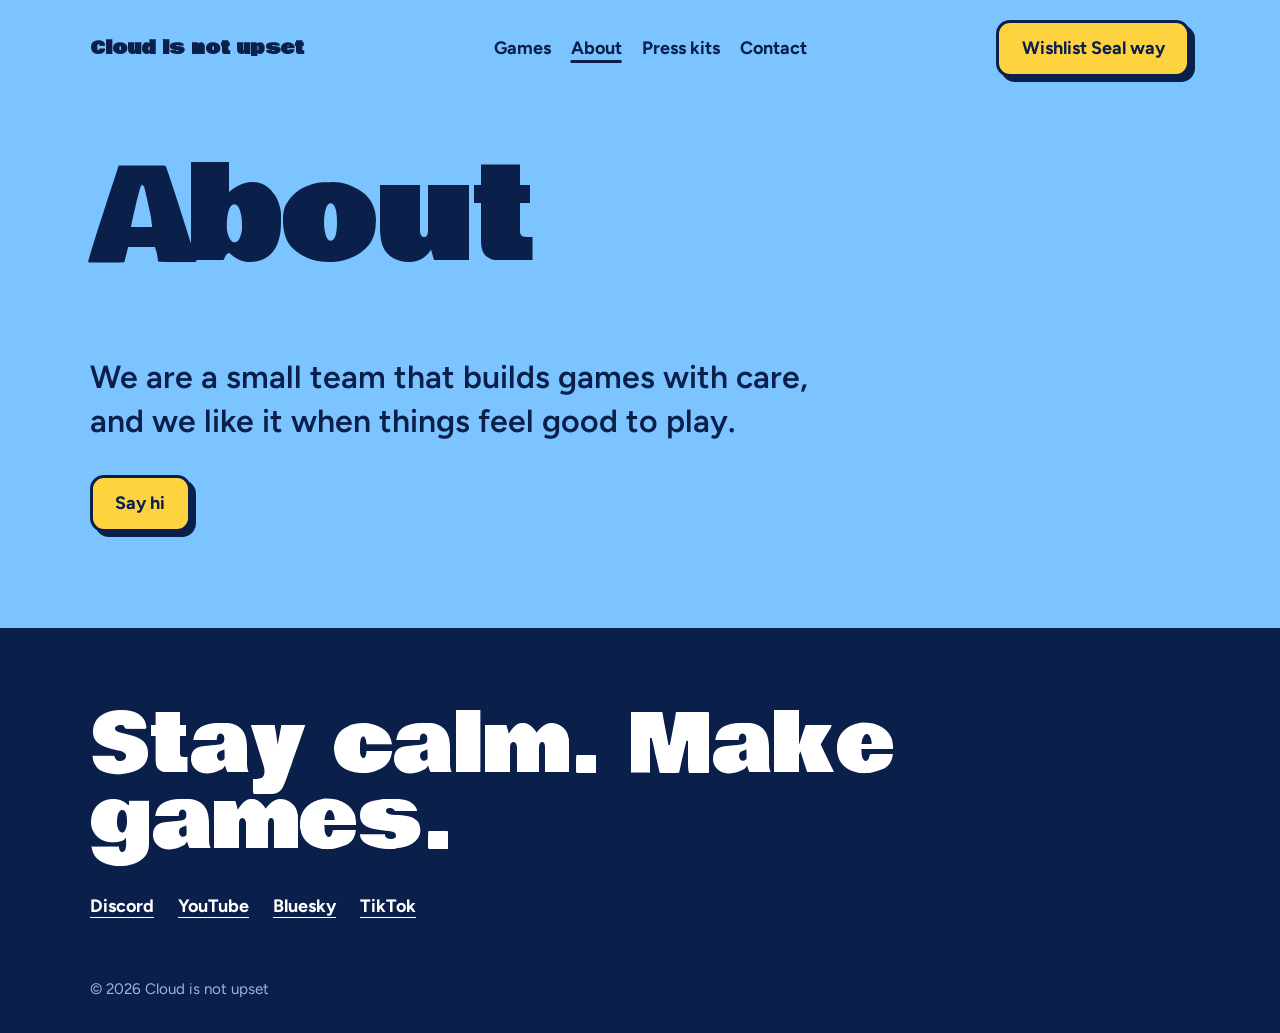
==== about.html @ 2403bab7 "feat;" ====
<!DOCTYPE html>
<html lang="en">
<head>
<meta charset="utf-8">
<meta name="viewport" content="width=device-width, initial-scale=1">
<title>About — Cloud is not upset</title>
<meta name="description" content="About the indie game studio Cloud is not upset.">
<link rel="icon" href="data:image/svg+xml,<svg xmlns='http://www.w3.org/2000/svg' viewBox='0 0 100 100'><text y='.9em' font-size='90'>☁️</text></svg>">
<link rel="preconnect" href="https://fonts.googleapis.com">
<link rel="preconnect" href="https://fonts.gstatic.com" crossorigin>
<link href="https://fonts.googleapis.com/css2?family=Bowlby+One&family=Figtree:wght@400;600;700&display=swap" rel="stylesheet">
<link rel="stylesheet" href="style.css">
</head>
<body>
<header class="page-head"><div class="wrap"><nav class="top" aria-label="Main"><a class="logo" href="index.html">Cloud is not upset</a><ul><li><a href="games.html">Games</a></li><li><a href="about.html" aria-current="page">About</a></li><li><a href="press.html">Press kits</a></li><li><a href="contact.html">Contact</a></li></ul><a class="btn" href="https://store.steampowered.com/">Wishlist Seal way</a></nav><h1>About</h1></div></header>
<main>
  <section class="about" style="padding-top:0">
    <div class="wrap">
      <!-- REPLACE: your own story, team size, city -->
      <p>We are a small team that builds games with care, and we like it when things feel good to play.</p>
      <a class="btn" href="contact.html">Say hi</a>
    </div>
  </section>
</main>
<footer>
  <div class="wrap">
    <h2>Stay calm. Make games.</h2>
    <!-- REPLACE: social links -->
    <ul class="links">
      <li><a href="https://discord.com/">Discord</a></li>
      <li><a href="https://www.youtube.com/">YouTube</a></li>
      <li><a href="https://bsky.app/">Bluesky</a></li>
      <li><a href="https://www.tiktok.com/">TikTok</a></li>
    </ul>
    <p class="fine">© <span id="year">2026</span> Cloud is not upset</p>
  </div>
</footer>
<script src="script.js"></script>
</body>
</html>
---- style.css ----
:root{
  --sky:#7CC4FF; --ink:#0B1F4B; --cloud:#fff; --sun:#FFD23F;
  --display:"Bowlby One","Arial Black",Impact,sans-serif;
  --body:"Figtree",system-ui,-apple-system,"Segoe UI",sans-serif;
}
*{box-sizing:border-box;margin:0}
html{scroll-behavior:smooth}
body{background:var(--sky);color:var(--ink);font:400 1.125rem/1.6 var(--body);-webkit-font-smoothing:antialiased}
a{color:inherit}
:focus-visible{outline:4px solid var(--ink);outline-offset:3px}
.wrap{width:min(1100px,100% - 2.5rem);margin-inline:auto}

/* Top bar */
.top{position:relative;z-index:2;display:flex;flex-wrap:wrap;gap:1rem 2rem;justify-content:space-between;align-items:center;padding-block:1.25rem}
.top ul{display:flex;flex-wrap:wrap;gap:1.25rem;list-style:none;padding:0}
.top a{font-weight:700;text-decoration:none}
.top ul a:hover{text-decoration:underline;text-decoration-thickness:3px;text-underline-offset:6px}
.btn{display:inline-block;padding:.7rem 1.4rem;border:3px solid var(--ink);border-radius:14px;background:var(--sun);font-weight:700;text-decoration:none;box-shadow:5px 5px 0 var(--ink);transition:transform .12s,box-shadow .12s}
.btn:hover{transform:translate(3px,3px);box-shadow:2px 2px 0 var(--ink)}
.btn.white{background:var(--cloud)}

/* Hero */
.hero{position:relative;overflow:hidden;padding-bottom:clamp(3rem,8vw,6rem)}
.hero h1{position:relative;z-index:1;font:400 clamp(3.4rem,17vw,12.5rem)/.88 var(--display);letter-spacing:-.02em;margin-top:clamp(1rem,4vw,3rem)}
.hero p{position:relative;z-index:1;margin-top:2rem;max-width:26ch;font-size:clamp(1.2rem,2.4vw,1.6rem);font-weight:600;line-height:1.35}
.cloud{position:absolute;width:var(--w);height:calc(var(--w)*.32);background:var(--cloud);border-radius:999px;left:-30%;top:var(--y);animation:drift var(--t) linear infinite;animation-delay:var(--d)}
.cloud::before,.cloud::after{content:"";position:absolute;background:var(--cloud);border-radius:50%}
.cloud::before{width:42%;height:140%;left:16%;bottom:35%}
.cloud::after{width:30%;height:100%;left:46%;bottom:45%}
@keyframes drift{to{transform:translateX(calc(100vw + 70%))}}
@media (prefers-reduced-motion:reduce){.cloud{animation:none;left:var(--x)}}

/* Games */
.games{background:var(--sun);border-block:4px solid var(--ink);padding-block:clamp(3rem,8vw,6rem)}
h2{font:400 clamp(2.4rem,7vw,5rem)/.95 var(--display);margin-bottom:2.5rem}
.game{display:grid;grid-template-columns:1.4fr 1fr;gap:2.5rem;align-items:center}
.trailer{position:relative;aspect-ratio:16/9;background:var(--ink);border:4px solid var(--ink);border-radius:20px;box-shadow:10px 10px 0 var(--ink);overflow:hidden;display:grid;place-items:center;color:var(--cloud)}
.trailer iframe{position:absolute;inset:0;width:100%;height:100%;border:0}
.play{width:84px;height:84px;border-radius:50%;background:var(--sun);display:grid;place-items:center}
.play::after{content:"";margin-left:8px;border-left:26px solid var(--ink);border-block:16px solid transparent}
.trailer small{position:absolute;bottom:1rem;left:1.25rem;font-weight:600}
.game h3{font:400 clamp(2rem,5vw,3.25rem)/1 var(--display);margin-bottom:1rem}
.game p{max-width:34ch}
.game .btns{display:flex;flex-wrap:wrap;gap:1rem;margin-top:1.75rem}

/* About */
.about{padding-block:clamp(3rem,8vw,6rem)}
.about p{max-width:36ch;font-size:clamp(1.35rem,3vw,2rem);font-weight:600;line-height:1.35}

/* Press kits */
.press{background:var(--cloud);border-top:4px solid var(--ink);padding-block:clamp(3rem,8vw,6rem)}
.press-grid{display:grid;grid-template-columns:repeat(auto-fit,minmax(280px,1fr));gap:2.5rem}
.panel{background:var(--sky);border:4px solid var(--ink);border-radius:20px;box-shadow:8px 8px 0 var(--ink);padding:1.75rem}
.panel h3{font:400 1.5rem/1.1 var(--display);margin-bottom:1.25rem}
.facts{display:grid;grid-template-columns:auto 1fr;gap:.6rem 1.25rem}
.facts dt{font-weight:700}
.facts dd{margin:0}
.dl{list-style:none;padding:0;display:grid;gap:.75rem}
.dl a{display:flex;justify-content:space-between;gap:1rem;padding:.75rem 1rem;background:var(--cloud);border:3px solid var(--ink);border-radius:12px;font-weight:700;text-decoration:none;transition:background .12s}
.dl a:hover{background:var(--sun)}
.dl small{font-weight:600;opacity:.7}
.boiler{grid-column:1/-1}
.boiler p{max-width:60ch}
.boiler .btn{margin-top:1.25rem}
button.btn{font:inherit;font-weight:700;color:inherit;cursor:pointer}

/* Footer */
footer{background:var(--ink);color:var(--cloud);padding-block:clamp(3rem,8vw,5rem) 2rem}
footer h2{margin-bottom:2rem}
.mail{font:400 clamp(1.2rem,4vw,2rem) var(--display);text-decoration-thickness:3px;text-underline-offset:8px;text-decoration-color:var(--sun)}
.mail:hover{text-decoration-color:var(--sky)}
.links{display:flex;flex-wrap:wrap;gap:1.5rem;list-style:none;padding:0;margin-top:2rem}
.links a{font-weight:700;text-underline-offset:5px}
.fine{margin-top:3.5rem;color:#9db3e0;font-size:.95rem}

@media (max-width:760px){
  .game{grid-template-columns:1fr}
  .trailer{box-shadow:6px 6px 0 var(--ink)}
}

/* Multi-page additions */
.logo{font:400 1.15rem/1 var(--display);text-decoration:none}
.top ul a[aria-current]{text-decoration:underline;text-decoration-thickness:3px;text-underline-offset:6px}
.page-head h1{font:400 clamp(3rem,12vw,8rem)/.9 var(--display);letter-spacing:-.02em;padding-block:clamp(1.5rem,5vw,4rem) clamp(2.5rem,7vw,5rem)}
.hero .btns{position:relative;z-index:1;display:flex;flex-wrap:wrap;gap:1rem;margin-top:2rem}
.band{background:var(--sun);border-block:4px solid var(--ink);padding-block:clamp(2.5rem,7vw,4.5rem)}
.band .wrap{display:flex;flex-wrap:wrap;gap:1.5rem 3rem;justify-content:space-between;align-items:center}
.band h2{margin:0}
.contact-main{background:var(--sun);border-top:4px solid var(--ink);padding-block:clamp(3rem,8vw,6rem)}
.contact-main p{max-width:30ch;font-size:clamp(1.3rem,3vw,1.8rem);font-weight:600;line-height:1.35}
.big-mail{display:inline-block;margin-top:1.5rem;font:400 clamp(1.4rem,5.5vw,3.5rem)/1.15 var(--display);text-decoration-thickness:4px;text-underline-offset:8px;word-break:break-word}
.about .btn{margin-top:2rem}
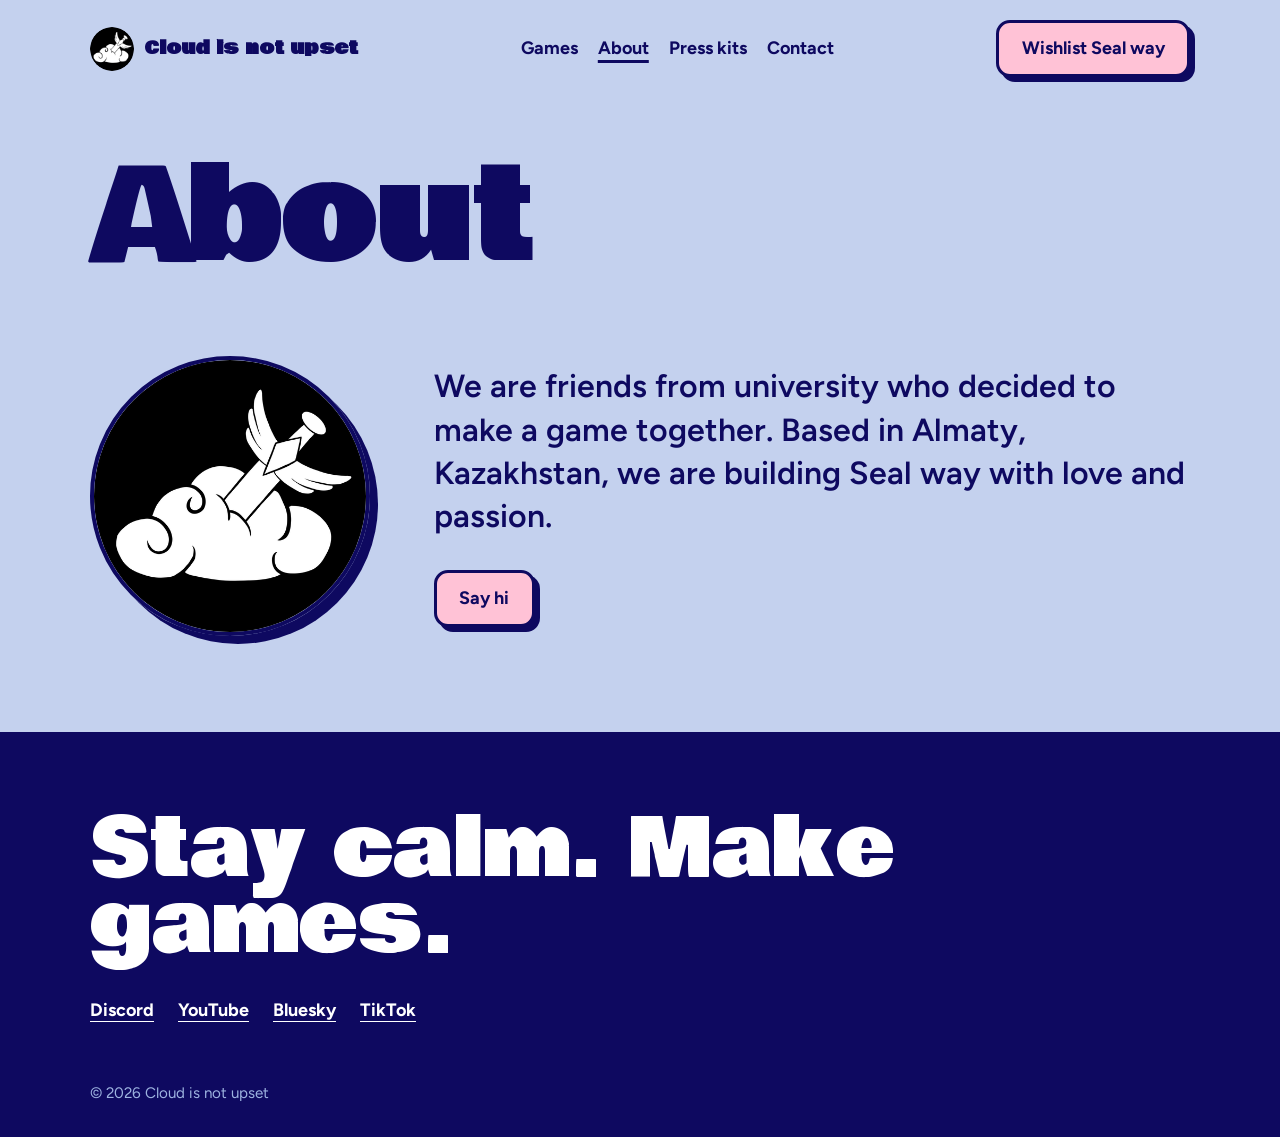
==== commit 53d73803: "feat: ScreenShots" ====
--- a/about.html
+++ b/about.html
@@ -5,20 +5,22 @@
 <meta name="viewport" content="width=device-width, initial-scale=1">
 <title>About — Cloud is not upset</title>
 <meta name="description" content="About the indie game studio Cloud is not upset.">
-<link rel="icon" href="data:image/svg+xml,<svg xmlns='http://www.w3.org/2000/svg' viewBox='0 0 100 100'><text y='.9em' font-size='90'>☁️</text></svg>">
+<link rel="icon" type="image/png" href="images/studio-logo.png">
 <link rel="preconnect" href="https://fonts.googleapis.com">
 <link rel="preconnect" href="https://fonts.gstatic.com" crossorigin>
 <link href="https://fonts.googleapis.com/css2?family=Bowlby+One&family=Figtree:wght@400;600;700&display=swap" rel="stylesheet">
 <link rel="stylesheet" href="style.css">
 </head>
 <body>
-<header class="page-head"><div class="wrap"><nav class="top" aria-label="Main"><a class="logo" href="index.html">Cloud is not upset</a><ul><li><a href="games.html">Games</a></li><li><a href="about.html" aria-current="page">About</a></li><li><a href="press.html">Press kits</a></li><li><a href="contact.html">Contact</a></li></ul><a class="btn" href="https://store.steampowered.com/">Wishlist Seal way</a></nav><h1>About</h1></div></header>
+<header class="page-head"><div class="wrap"><nav class="top" aria-label="Main"><a class="logo" href="index.html"><img src="images/studio-logo.png" alt="" width="44" height="44">Cloud is not upset</a><ul><li><a href="games.html">Games</a></li><li><a href="about.html" aria-current="page">About</a></li><li><a href="press.html">Press kits</a></li><li><a href="contact.html">Contact</a></li></ul><a class="btn" href="https://store.steampowered.com/app/4985840/Seal_Way/">Wishlist Seal way</a></nav><h1>About</h1></div></header>
 <main>
   <section class="about" style="padding-top:0">
-    <div class="wrap">
-      <!-- REPLACE: your own story, team size, city -->
-      <p>We are a small team that builds games with care, and we like it when things feel good to play.</p>
-      <a class="btn" href="contact.html">Say hi</a>
+    <div class="wrap about-flex">
+      <img class="about-logo" src="images/studio-logo.png" alt="Cloud is not upset logo: a white cloud pierced by a winged sword" width="512" height="512">
+      <div>
+        <p>We are friends from university who decided to make a game together. Based in Almaty, Kazakhstan, we are building Seal way with love and passion.</p>
+        <a class="btn" href="contact.html">Say hi</a>
+      </div>
     </div>
   </section>
 </main>
--- a/style.css
+++ b/style.css
@@ -1,5 +1,5 @@
 :root{
-  --sky:#7CC4FF; --ink:#0B1F4B; --cloud:#fff; --sun:#FFD23F;
+  --sky:#C4D1EE; --ink:#0E0960; --cloud:#fff; --sun:#FFC2D6;
   --display:"Bowlby One","Arial Black",Impact,sans-serif;
   --body:"Figtree",system-ui,-apple-system,"Segoe UI",sans-serif;
 }
@@ -91,3 +91,45 @@
 .big-mail{display:inline-block;margin-top:1.5rem;font:400 clamp(1.4rem,5.5vw,3.5rem)/1.15 var(--display);text-decoration-thickness:4px;text-underline-offset:8px;word-break:break-word}
 .about .btn{margin-top:2rem}
 
+
+/* Press kit page */
+.kit-intro{display:grid;grid-template-columns:1.2fr 1fr;gap:2.5rem;align-items:center}
+.kit-intro h2{margin-bottom:1.25rem}
+.kit-intro p+p{margin-top:1rem}
+.kit-intro .btns{display:flex;flex-wrap:wrap;gap:1rem;margin-top:1.75rem}
+.keyart{aspect-ratio:16/9;background:var(--sky);border:4px solid var(--ink);border-radius:20px;box-shadow:10px 10px 0 var(--ink);overflow:hidden;display:grid;place-items:center;font:400 clamp(1.2rem,3vw,2rem)/1 var(--display)}
+.keyart img{width:100%;height:100%;object-fit:cover;display:block}
+.sheet{background:var(--sun);border-block:4px solid var(--ink);padding-block:clamp(3rem,8vw,5rem)}
+.sheet dl{border-top:3px solid var(--ink)}
+.sheet .row{display:grid;grid-template-columns:minmax(150px,1fr) 3fr;gap:.35rem 2rem;padding:1rem 0;border-bottom:3px solid var(--ink)}
+.sheet dt{font-weight:700}
+.sheet dd{margin:0}
+.kit-text{padding-block:clamp(3rem,8vw,5rem)}
+.kit-text p{max-width:52ch;font-size:clamp(1.25rem,2.6vw,1.6rem);font-weight:600;line-height:1.45}
+.press .boiler{grid-column:auto}
+@media (max-width:760px){
+  .kit-intro{grid-template-columns:1fr}
+  .keyart{box-shadow:6px 6px 0 var(--ink)}
+  .sheet .row{grid-template-columns:1fr}
+}
+
+
+/* Brand assets */
+.logo{display:flex;align-items:center;gap:.65rem}
+.logo img{width:44px;height:44px;border-radius:50%;display:block}
+.keyart.img{aspect-ratio:auto;display:block;background:none}
+.keyart img{height:auto}
+.band .kit-intro{display:grid;justify-content:normal}
+.game h3{display:flex;align-items:center;gap:.9rem}
+.gicon{width:64px;height:64px;border-radius:16px;border:3px solid var(--ink);flex:none}
+.shots{padding-block:clamp(3rem,8vw,5rem)}
+.gallery{display:grid;grid-template-columns:repeat(auto-fit,minmax(260px,1fr));gap:1.75rem;margin-bottom:3.5rem}
+.shots .gallery{margin-bottom:0}
+.gallery img{width:100%;height:auto;aspect-ratio:16/9;object-fit:cover;display:block;border:4px solid var(--ink);border-radius:16px;box-shadow:6px 6px 0 var(--ink);background:var(--ink)}
+.assets{display:grid;grid-template-columns:repeat(auto-fit,minmax(220px,1fr));gap:2rem;margin-bottom:3.5rem}
+.asset{margin:0;background:var(--sky);border:4px solid var(--ink);border-radius:20px;box-shadow:8px 8px 0 var(--ink);padding:1.25rem}
+.asset img{width:100%;aspect-ratio:4/3;object-fit:contain;display:block;border-radius:12px}
+.asset figcaption{display:flex;justify-content:space-between;gap:1rem;margin-top:1rem;font-weight:700}
+.asset a{text-underline-offset:4px}
+.about-flex{display:flex;flex-wrap:wrap;gap:2.5rem 4rem;align-items:center}
+.about-logo{width:clamp(180px,30vw,280px);height:auto;border-radius:50%;border:4px solid var(--ink);box-shadow:8px 8px 0 var(--ink)}
